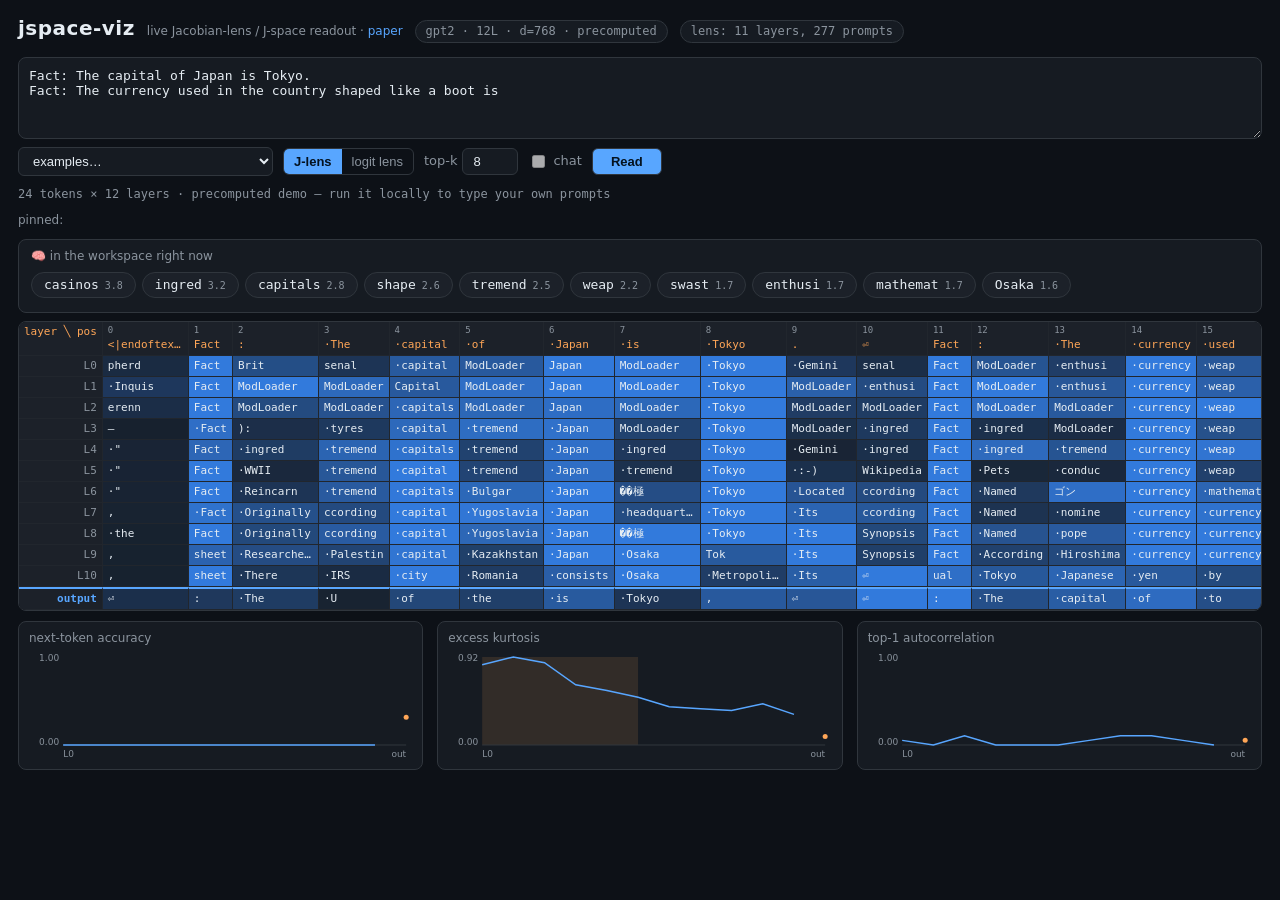
==== docs/index.html @ 22d705e3 "Static serverless demo: precomputed grids + auto-detecting static mode read_grid(track_all=True) exp" ====
<!doctype html>
<html lang="en">
<head>
<meta charset="utf-8">
<meta name="viewport" content="width=device-width, initial-scale=1">
<title>jspace-viz — live J-space visualizer</title>
<link rel="stylesheet" href="static/app.css">
</head>
<body>
<header>
  <h1>jspace-viz</h1>
  <span class="sub">live Jacobian-lens / J-space readout &middot; <a href="https://transformer-circuits.pub/2026/workspace/index.html" target="_blank" rel="noopener">paper</a></span>
  <span id="model-chip" class="chip">loading&hellip;</span>
  <span id="lens-chip" class="chip"></span>
</header>

<section id="controls">
  <textarea id="prompt" rows="4" spellcheck="false" placeholder="Type a prompt, then Read."></textarea>
  <div class="row">
    <select id="examples"><option value="">examples&hellip;</option></select>
    <div class="toggle" id="mode-toggle">
      <button data-mode="jlens" class="active" title="transport with J_l before unembedding">J-lens</button>
      <button data-mode="logit" title="unembed the raw residual (J = I baseline)">logit lens</button>
    </div>
    <label>top-k <input id="topk" type="number" min="1" max="20" value="8"></label>
    <label title="wrap the prompt in the model's chat template"><input id="chat" type="checkbox"> chat</label>
    <button id="read" class="primary">Read</button>
    <span id="status"></span>
  </div>
  <div class="row" id="pinned-row" hidden>
    <span class="hint">pinned:</span>
    <span id="pinned-chips"></span>
    <button id="view-top1" hidden>back to top-1 view</button>
  </div>
</section>

<section id="workspace-panel" hidden>
  <h3 title="Concepts active in the middle layers that are neither words from your prompt nor the model's literal next word — the J-space content. Click one to trace where it lives.">🧠 in the workspace right now</h3>
  <div id="workspace-chips"></div>
</section>

<section id="grid-wrap"><div id="grid"></div></section>

<section id="metrics">
  <div class="metric"><h3 title="fraction of positions where the lens top-1 equals the actual next token">next-token accuracy</h3><svg id="m-acc"></svg></div>
  <div class="metric"><h3 title="mean excess kurtosis of lens logits — the paper's workspace-layer signature">excess kurtosis</h3><svg id="m-kurt"></svg></div>
  <div class="metric"><h3 title="fraction of adjacent positions sharing the same lens top-1 token">top-1 autocorrelation</h3><svg id="m-auto"></svg></div>
</section>

<div id="tooltip" hidden></div>
<script src="static/app.js"></script>
</body>
</html>
---- docs/static/app.css ----
:root {
  --bg: #0d1117; --panel: #161b22; --border: #30363d;
  --fg: #e6edf3; --dim: #8b949e; --accent: #58a6ff; --hot: #ffa657;
  --mono: ui-monospace, "SF Mono", Menlo, monospace;
}
* { box-sizing: border-box; }
body { margin: 0; background: var(--bg); color: var(--fg); font: 14px/1.45 -apple-system, system-ui, sans-serif; }
a { color: var(--accent); text-decoration: none; }

header { display: flex; align-items: baseline; gap: 12px; padding: 14px 18px 6px; flex-wrap: wrap; }
header h1 { margin: 0; font-size: 20px; letter-spacing: .5px; }
.sub { color: var(--dim); font-size: 12px; }
.chip { background: var(--panel); border: 1px solid var(--border); border-radius: 20px; padding: 2px 10px; font-size: 12px; color: var(--dim); font-family: var(--mono); }

#controls { padding: 8px 18px; display: flex; flex-direction: column; gap: 8px; }
#prompt { width: 100%; background: var(--panel); color: var(--fg); border: 1px solid var(--border); border-radius: 8px; padding: 10px; font-family: var(--mono); font-size: 13px; resize: vertical; }
#prompt:focus { outline: 1px solid var(--accent); }
.row { display: flex; align-items: center; gap: 10px; flex-wrap: wrap; }
select, input[type=number], button { background: var(--panel); color: var(--fg); border: 1px solid var(--border); border-radius: 6px; padding: 5px 10px; font-size: 13px; }
input[type=number] { width: 56px; }
label { color: var(--dim); font-size: 13px; display: flex; align-items: center; gap: 5px; }
button { cursor: pointer; }
button:hover { border-color: var(--accent); }
button.primary { background: var(--accent); color: #04121f; font-weight: 600; padding: 5px 18px; }
.toggle { display: inline-flex; border: 1px solid var(--border); border-radius: 6px; overflow: hidden; }
.toggle button { border: 0; border-radius: 0; background: transparent; color: var(--dim); }
.toggle button.active { background: var(--accent); color: #04121f; font-weight: 600; }
#status { color: var(--dim); font-size: 12px; font-family: var(--mono); }
#status.err { color: #f85149; }
.hint { color: var(--dim); font-size: 12px; }
.pin-chip { display: inline-flex; align-items: center; gap: 5px; background: var(--panel); border: 1px solid var(--border); border-radius: 20px; padding: 1px 8px; margin-right: 6px; font-family: var(--mono); font-size: 12px; cursor: pointer; }
.pin-chip.sel { border-color: var(--hot); color: var(--hot); }
.pin-chip .x { color: var(--dim); }
.pin-chip .x:hover { color: #f85149; }

#workspace-panel { margin: 2px 18px 8px; background: var(--panel); border: 1px solid var(--border); border-radius: 8px; padding: 8px 12px; }
#workspace-panel h3 { margin: 0 0 6px; font-size: 12px; color: var(--dim); font-weight: 500; }
.ws-chip { display: inline-flex; align-items: baseline; gap: 6px; background: #1c2129; border: 1px solid var(--border); border-radius: 20px; padding: 3px 12px; margin: 0 6px 6px 0; font-family: var(--mono); font-size: 13px; cursor: pointer; }
.ws-chip:hover { border-color: var(--hot); }
.ws-chip .score { color: var(--dim); font-size: 10px; }

#grid-wrap { overflow: auto; margin: 6px 18px; border: 1px solid var(--border); border-radius: 8px; max-height: 58vh; background: var(--panel); }
#grid { display: grid; font-family: var(--mono); font-size: 11px; width: max-content; }
.cell, .hcell, .lcell {
  padding: 2px 5px; border-right: 1px solid #21262d; border-bottom: 1px solid #21262d;
  white-space: pre; overflow: hidden; text-overflow: ellipsis; max-width: 86px; min-width: 44px;
}
.hcell { position: sticky; top: 0; background: #1c2129; color: var(--hot); z-index: 2; max-height: 90px; }
.hcell .idx { color: var(--dim); font-size: 9px; display: block; }
.lcell { position: sticky; left: 0; background: #1c2129; color: var(--dim); z-index: 1; text-align: right; }
.corner { position: sticky; top: 0; left: 0; z-index: 3; background: #1c2129; }
.cell { cursor: pointer; color: var(--fg); }
.cell:hover { outline: 1px solid var(--accent); }
.outrow { border-top: 2px solid var(--accent); }
.lcell.outrow { color: var(--accent); font-weight: 700; }

#metrics { display: flex; gap: 14px; padding: 4px 18px 18px; flex-wrap: wrap; }
.metric { flex: 1 1 260px; background: var(--panel); border: 1px solid var(--border); border-radius: 8px; padding: 8px 10px; }
.metric h3 { margin: 0 0 4px; font-size: 12px; color: var(--dim); font-weight: 500; }
.metric svg { width: 100%; height: 110px; display: block; }

#tooltip {
  position: fixed; z-index: 10; background: #1c2129; border: 1px solid var(--border);
  border-radius: 8px; padding: 8px 10px; font-family: var(--mono); font-size: 12px;
  pointer-events: none; max-width: 340px; box-shadow: 0 8px 24px rgba(0,0,0,.5);
}
#tooltip table { border-collapse: collapse; }
#tooltip td { padding: 0 8px 0 0; }
#tooltip .p { color: var(--accent); text-align: right; }
#tooltip .meta { color: var(--dim); margin-top: 4px; }
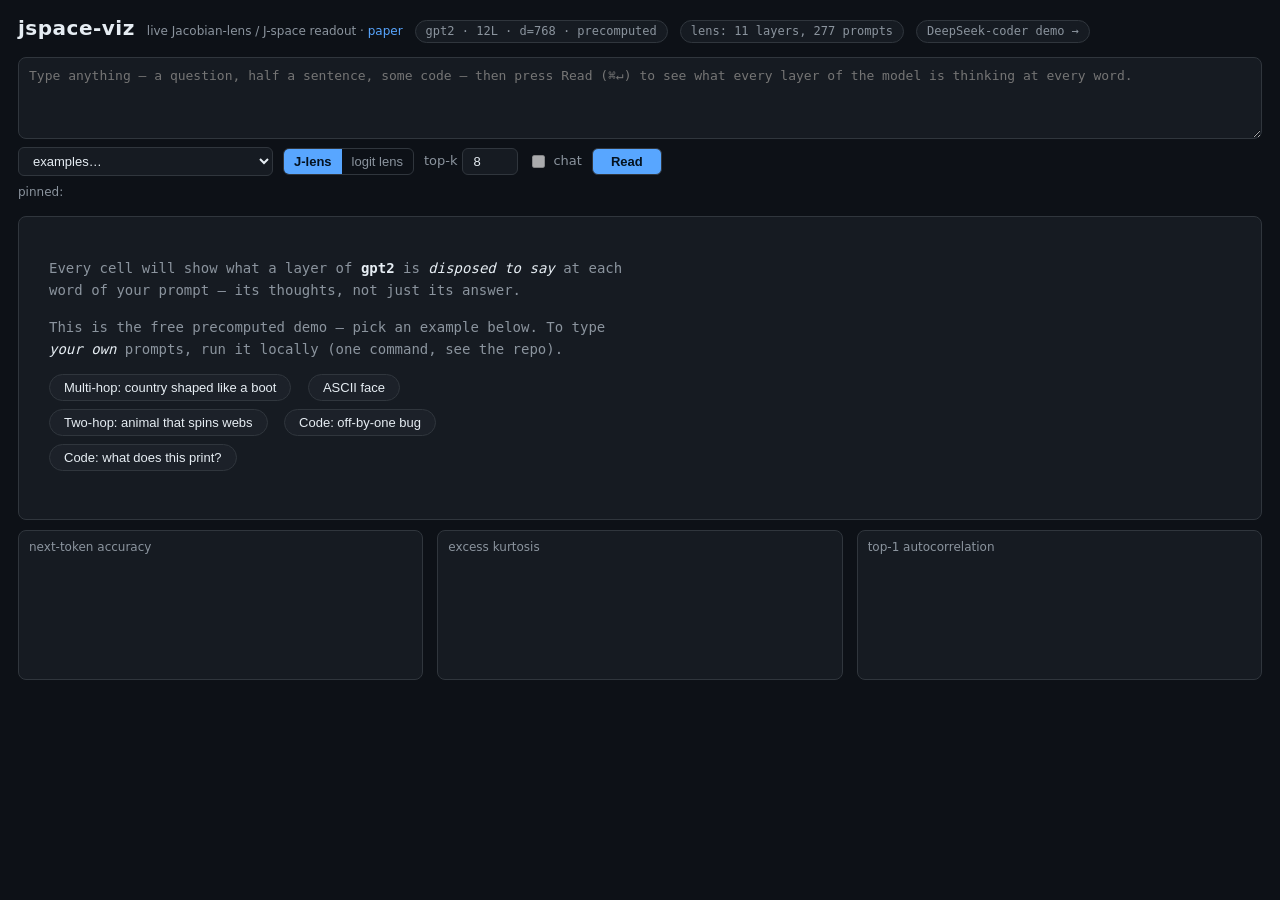
==== commit aa1f600b: "UX: start blank with welcome hint + one-click example chips No more auto-loaded example; static demo" ====
--- a/docs/index.html
+++ b/docs/index.html
@@ -15,7 +15,7 @@
 </header>
 
 <section id="controls">
-  <textarea id="prompt" rows="4" spellcheck="false" placeholder="Type a prompt, then Read."></textarea>
+  <textarea id="prompt" rows="4" spellcheck="false" placeholder="Type anything — a question, half a sentence, some code — then press Read (⌘↵) to see what every layer of the model is thinking at every word."></textarea>
   <div class="row">
     <select id="examples"><option value="">examples&hellip;</option></select>
     <div class="toggle" id="mode-toggle">
--- a/docs/static/app.css
+++ b/docs/static/app.css
@@ -39,6 +39,11 @@
 .ws-chip:hover { border-color: var(--hot); }
 .ws-chip .score { color: var(--dim); font-size: 10px; }
 
+.welcome { padding: 26px 30px; max-width: 640px; color: var(--dim); font-size: 14px; line-height: 1.6; }
+.welcome b, .welcome i, .welcome em { color: var(--fg); }
+.ex-chip { background: #1c2129; border: 1px solid var(--border); border-radius: 20px; padding: 5px 14px; margin: 0 8px 8px 0; font-size: 13px; color: var(--fg); cursor: pointer; }
+.ex-chip:hover { border-color: var(--accent); color: var(--accent); }
+
 #grid-wrap { overflow: auto; margin: 6px 18px; border: 1px solid var(--border); border-radius: 8px; max-height: 58vh; background: var(--panel); }
 #grid { display: grid; font-family: var(--mono); font-size: 11px; width: max-content; }
 .cell, .hcell, .lcell {
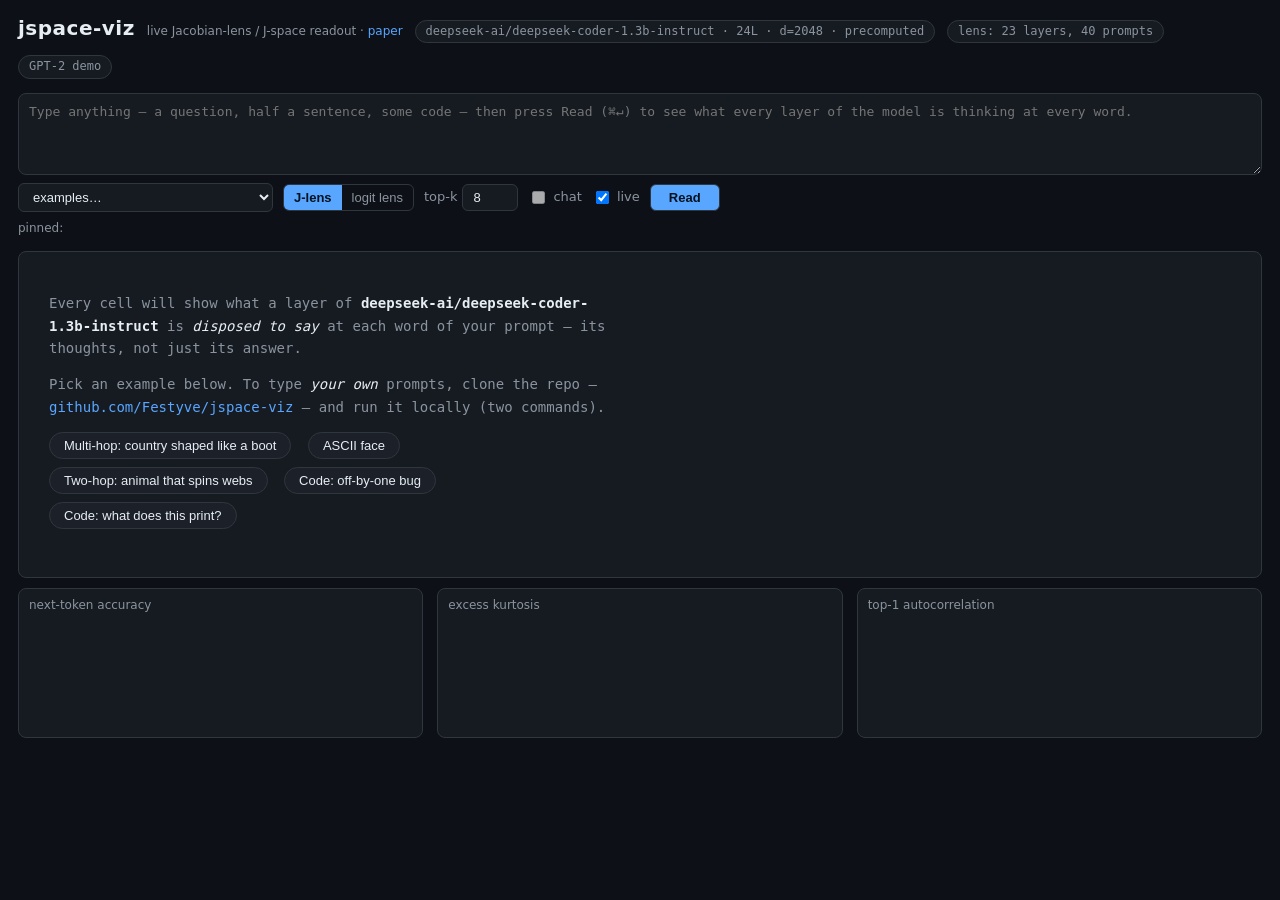
==== commit 7fa512e6: "Live mode: re-read as you type, workspace chips pop in animated Debounced auto-reads skip the contin" ====
--- a/docs/index.html
+++ b/docs/index.html
@@ -24,6 +24,7 @@
     </div>
     <label>top-k <input id="topk" type="number" min="1" max="20" value="8"></label>
     <label title="wrap the prompt in the model's chat template"><input id="chat" type="checkbox"> chat</label>
+    <label id="live-label" title="re-read automatically while you type — watch the thoughts change"><input id="live" type="checkbox" checked> live</label>
     <button id="read" class="primary">Read</button>
     <span id="status"></span>
   </div>
--- a/docs/static/app.css
+++ b/docs/static/app.css
@@ -38,6 +38,11 @@
 .ws-chip { display: inline-flex; align-items: baseline; gap: 6px; background: #1c2129; border: 1px solid var(--border); border-radius: 20px; padding: 3px 12px; margin: 0 6px 6px 0; font-family: var(--mono); font-size: 13px; cursor: pointer; }
 .ws-chip:hover { border-color: var(--hot); }
 .ws-chip .score { color: var(--dim); font-size: 10px; }
+.ws-chip.pop { animation: chip-in .35s cubic-bezier(.2, 1.4, .4, 1); }
+@keyframes chip-in {
+  from { transform: scale(.55); opacity: 0; }
+  to { transform: scale(1); opacity: 1; }
+}
 
 .welcome { padding: 26px 30px; max-width: 640px; color: var(--dim); font-size: 14px; line-height: 1.6; }
 .welcome b, .welcome i, .welcome em { color: var(--fg); }
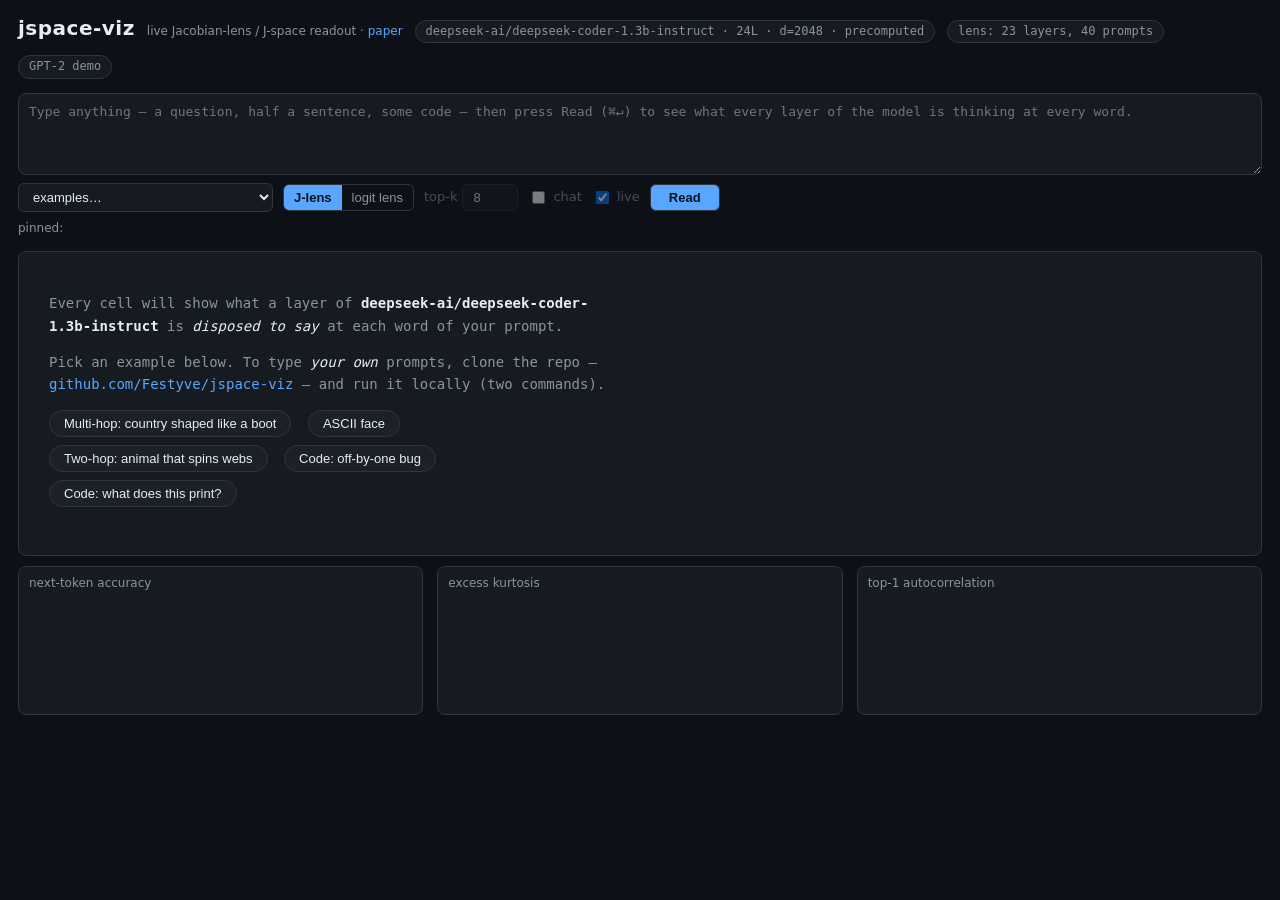
==== commit 33c2db3c: "Add Google Analytics to the published demo site only (not the cloned source) export_static.py gains " ====
--- a/docs/index.html
+++ b/docs/index.html
@@ -5,6 +5,8 @@
 <meta name="viewport" content="width=device-width, initial-scale=1">
 <title>jspace-viz — live J-space visualizer</title>
 <link rel="stylesheet" href="static/app.css">
+<script async src="https://www.googletagmanager.com/gtag/js?id=G-QEJQQW3J2N"></script>
+<script>window.dataLayer=window.dataLayer||[];function gtag(){dataLayer.push(arguments);}gtag('js',new Date());gtag('config','G-QEJQQW3J2N');</script>
 </head>
 <body>
 <header>
--- a/docs/static/app.css
+++ b/docs/static/app.css
@@ -19,6 +19,7 @@
 select, input[type=number], button { background: var(--panel); color: var(--fg); border: 1px solid var(--border); border-radius: 6px; padding: 5px 10px; font-size: 13px; }
 input[type=number] { width: 56px; }
 label { color: var(--dim); font-size: 13px; display: flex; align-items: center; gap: 5px; }
+label.demo-locked { opacity: .45; cursor: help; }
 button { cursor: pointer; }
 button:hover { border-color: var(--accent); }
 button.primary { background: var(--accent); color: #04121f; font-weight: 600; padding: 5px 18px; }
@@ -43,6 +44,11 @@
   from { transform: scale(.55); opacity: 0; }
   to { transform: scale(1); opacity: 1; }
 }
+.flash { animation: border-flash .7s ease-out; }
+@keyframes border-flash {
+  from { border-color: var(--accent); box-shadow: 0 0 14px rgba(88, 166, 255, .35); }
+  to { border-color: var(--border); box-shadow: none; }
+}
 
 .welcome { padding: 26px 30px; max-width: 640px; color: var(--dim); font-size: 14px; line-height: 1.6; }
 .welcome b, .welcome i, .welcome em { color: var(--fg); }
@@ -63,6 +69,9 @@
 .cell:hover { outline: 1px solid var(--accent); }
 .outrow { border-top: 2px solid var(--accent); }
 .lcell.outrow { color: var(--accent); font-weight: 700; }
+.hcell.gen { color: #7ee787; }
+.hcell.gen .idx { color: #7ee787; opacity: .75; }
+.genb { border-left: 2px solid #7ee787; }
 
 #metrics { display: flex; gap: 14px; padding: 4px 18px 18px; flex-wrap: wrap; }
 .metric { flex: 1 1 260px; background: var(--panel); border: 1px solid var(--border); border-radius: 8px; padding: 8px 10px; }
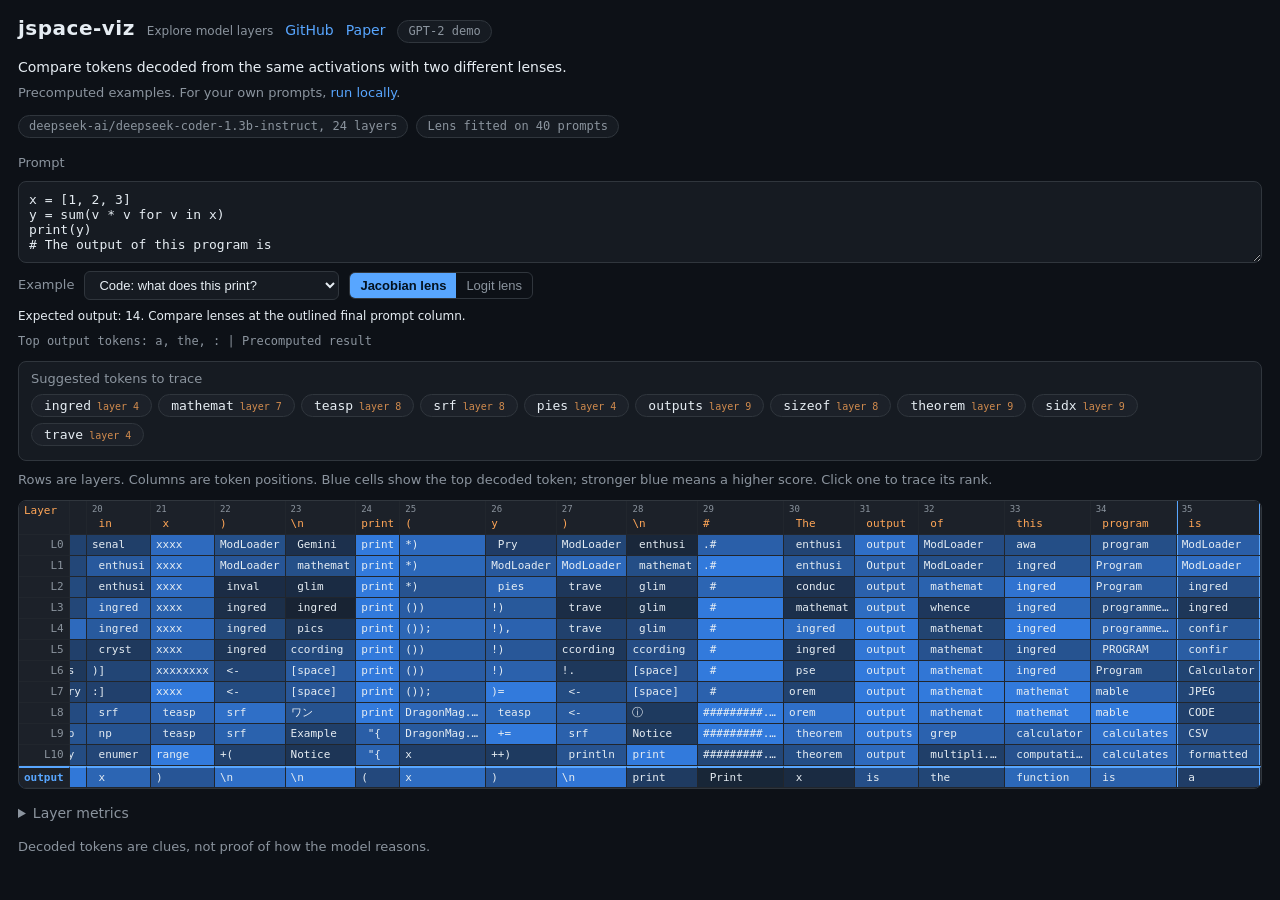
==== commit 4d37801a: "Simplify README and guide visitors through the demo" ====
--- a/docs/index.html
+++ b/docs/index.html
@@ -3,7 +3,8 @@
 <head>
 <meta charset="utf-8">
 <meta name="viewport" content="width=device-width, initial-scale=1">
-<title>jspace-viz — live J-space visualizer</title>
+<meta name="description" content="Explore decoded language-model activations across layers. Compare a Jacobian lens with a logit lens.">
+<title>jspace-viz | Explore model layers</title>
 <link rel="stylesheet" href="static/app.css">
 <script async src="https://www.googletagmanager.com/gtag/js?id=G-QEJQQW3J2N"></script>
 <script>window.dataLayer=window.dataLayer||[];function gtag(){dataLayer.push(arguments);}gtag('js',new Date());gtag('config','G-QEJQQW3J2N');</script>
@@ -11,45 +12,57 @@
 <body>
 <header>
   <h1>jspace-viz</h1>
-  <span class="sub">live Jacobian-lens / J-space readout &middot; <a href="https://transformer-circuits.pub/2026/workspace/index.html" target="_blank" rel="noopener">paper</a></span>
-  <span id="model-chip" class="chip">loading&hellip;</span>
-  <span id="lens-chip" class="chip"></span>
+  <span class="sub">Explore model layers</span>
+  <a href="https://github.com/Festyve/jspace-viz">GitHub</a>
+  <a href="https://transformer-circuits.pub/2026/workspace/index.html" target="_blank" rel="noopener">Paper</a>
 </header>
-
-<section id="controls">
-  <textarea id="prompt" rows="4" spellcheck="false" placeholder="Type anything — a question, half a sentence, some code — then press Read (⌘↵) to see what every layer of the model is thinking at every word."></textarea>
+<main>
+<section class="intro" aria-label="How to use this">
+  <p>Compare tokens decoded from the same activations with two different lenses.</p>
+  <p id="mode-note">Run a prompt to inspect each layer.</p>
+  <div class="model-details"><span id="model-chip" class="chip">Loading model details...</span><span id="lens-chip" class="chip"></span></div>
+</section>
+<section id="controls" aria-label="Model controls">
+  <label for="prompt">Prompt</label>
+  <textarea id="prompt" rows="4" spellcheck="false" placeholder="Enter a prompt, then select Read."></textarea>
   <div class="row">
-    <select id="examples"><option value="">examples&hellip;</option></select>
-    <div class="toggle" id="mode-toggle">
-      <button data-mode="jlens" class="active" title="transport with J_l before unembedding">J-lens</button>
-      <button data-mode="logit" title="unembed the raw residual (J = I baseline)">logit lens</button>
+    <label for="examples">Example</label>
+    <select id="examples"><option value="">Choose an example</option></select>
+    <div class="toggle" id="mode-toggle" role="group" aria-label="Lens">
+      <button data-mode="jlens" class="active" aria-pressed="true" title="Map activations to the final layer before decoding">Jacobian lens</button>
+      <button data-mode="logit" aria-pressed="false" title="Decode activations directly">Logit lens</button>
     </div>
-    <label>top-k <input id="topk" type="number" min="1" max="20" value="8"></label>
-    <label title="wrap the prompt in the model's chat template"><input id="chat" type="checkbox"> chat</label>
-    <label id="live-label" title="re-read automatically while you type — watch the thoughts change"><input id="live" type="checkbox" checked> live</label>
+    <label>Tokens per cell <input id="topk" type="number" min="1" max="20" value="8"></label>
+    <label title="Apply the model's chat template"><input id="chat" type="checkbox"> Chat template</label>
+    <label id="live-label"><input id="live" type="checkbox" checked> Update as I type</label>
     <button id="read" class="primary">Read</button>
-    <span id="status"></span>
+    <button id="jump-gen" hidden>Show model output</button>
   </div>
+  <p id="example-guide" class="hint" hidden></p>
+  <p id="status" role="status" aria-live="polite"></p>
   <div class="row" id="pinned-row" hidden>
-    <span class="hint">pinned:</span>
+    <span class="hint">Tracing:</span>
     <span id="pinned-chips"></span>
-    <button id="view-top1" hidden>back to top-1 view</button>
+    <button id="view-top1" hidden>Show tokens</button>
   </div>
 </section>
-
 <section id="workspace-panel" hidden>
-  <h3 title="Concepts active in the middle layers that are neither words from your prompt nor the model's literal next word — the J-space content. Click one to trace where it lives.">🧠 in the workspace right now</h3>
+  <h2 title="Heuristic ranking of decoded tokens across middle layers, filtered against the prompt and common words">Suggested tokens to trace</h2>
   <div id="workspace-chips"></div>
 </section>
-
-<section id="grid-wrap"><div id="grid"></div></section>
-
-<section id="metrics">
-  <div class="metric"><h3 title="fraction of positions where the lens top-1 equals the actual next token">next-token accuracy</h3><svg id="m-acc"></svg></div>
-  <div class="metric"><h3 title="mean excess kurtosis of lens logits — the paper's workspace-layer signature">excess kurtosis</h3><svg id="m-kurt"></svg></div>
-  <div class="metric"><h3 title="fraction of adjacent positions sharing the same lens top-1 token">top-1 autocorrelation</h3><svg id="m-auto"></svg></div>
-</section>
-
+<p class="grid-guide" id="grid-guide">Rows are layers. Columns are token positions. Blue cells show the top decoded token. Click one to trace its rank.</p>
+<section id="grid-wrap" aria-label="Layer and token grid" tabindex="0"><div id="grid"></div></section>
+<details id="metric-details">
+  <summary>Layer metrics</summary>
+  <p class="hint">One value per layer. Shading marks values above half the maximum kurtosis, not a verified workspace.</p>
+  <section id="metrics">
+    <div class="metric"><h3>Next-token match</h3><p>Fraction of positions matching the next token.</p><svg id="m-acc" role="img" aria-label="Next-token match by layer"></svg></div>
+    <div class="metric"><h3>Logit kurtosis</h3><p>Excess kurtosis of the decoded scores.</p><svg id="m-kurt" role="img" aria-label="Logit kurtosis by layer"></svg></div>
+    <div class="metric"><h3>Adjacent-token agreement</h3><p>Fraction of neighboring positions with the same top token.</p><svg id="m-auto" role="img" aria-label="Adjacent-token agreement by layer"></svg></div>
+  </section>
+</details>
+<p class="caveat">Decoded tokens are clues, not proof of how the model reasons.</p>
+</main>
 <div id="tooltip" hidden></div>
 <script src="static/app.js"></script>
 </body>
--- a/docs/static/app.css
+++ b/docs/static/app.css
@@ -23,6 +23,8 @@
 button { cursor: pointer; }
 button:hover { border-color: var(--accent); }
 button.primary { background: var(--accent); color: #04121f; font-weight: 600; padding: 5px 18px; }
+#jump-gen { color: #7ee787; border-color: #2ea04366; font-weight: 600; }
+#jump-gen:hover { border-color: #7ee787; }
 .toggle { display: inline-flex; border: 1px solid var(--border); border-radius: 6px; overflow: hidden; }
 .toggle button { border: 0; border-radius: 0; background: transparent; color: var(--dim); }
 .toggle button.active { background: var(--accent); color: #04121f; font-weight: 600; }
@@ -39,6 +41,7 @@
 .ws-chip { display: inline-flex; align-items: baseline; gap: 6px; background: #1c2129; border: 1px solid var(--border); border-radius: 20px; padding: 3px 12px; margin: 0 6px 6px 0; font-family: var(--mono); font-size: 13px; cursor: pointer; }
 .ws-chip:hover { border-color: var(--hot); }
 .ws-chip .score { color: var(--dim); font-size: 10px; }
+.ws-chip .peak { color: var(--hot); font-size: 10px; opacity: .8; }
 .ws-chip.pop { animation: chip-in .35s cubic-bezier(.2, 1.4, .4, 1); }
 @keyframes chip-in {
   from { transform: scale(.55); opacity: 0; }
@@ -87,3 +90,29 @@
 #tooltip td { padding: 0 8px 0 0; }
 #tooltip .p { color: var(--accent); text-align: right; }
 #tooltip .meta { color: var(--dim); margin-top: 4px; }
+
+[hidden] { display: none !important; }
+.intro { padding: 8px 18px; }
+.intro p { margin: 0 0 6px; }
+#mode-note, .caveat { color: var(--dim); font-size: 13px; }
+.model-details { display: flex; flex-wrap: wrap; gap: 8px; margin-top: 12px; }
+#status, #example-guide { margin: 0; }
+#example-guide { color: var(--fg); max-width: 760px; }
+.grid-guide, .caveat { margin: 10px 18px; }
+.grid-guide { color: var(--dim); font-size: 13px; }
+#workspace-panel h2 { margin: 0 0 6px; font-size: 13px; font-weight: 500; color: var(--dim); }
+#metric-details { margin: 14px 18px; }
+#metric-details summary { cursor: pointer; color: var(--dim); }
+#metrics { padding: 8px 0; }
+.metric p { margin: 0 0 6px; color: var(--dim); font-size: 12px; }
+.guide-col { box-shadow: inset 1px 0 var(--accent), inset -1px 0 var(--accent); }
+.cell:focus-visible, .ws-chip:focus-visible, .pin-chip:focus-visible { outline: 2px solid var(--accent); outline-offset: -2px; }
+.pin-chip .x { border: 0; background: none; padding: 0 3px; }
+@media(max-width:600px) {
+  header, #controls, .intro { padding-left: 12px; padding-right: 12px; }
+  #grid-wrap, #workspace-panel, #metric-details, .grid-guide, .caveat { margin-left: 12px; margin-right: 12px; }
+  .chip { overflow-wrap: anywhere; border-radius: 6px; }
+  #examples { max-width: 100%; }
+  #grid-wrap { max-height: 48vh; }
+}
+@media(prefers-reduced-motion:reduce) { .ws-chip.pop, .flash { animation: none; } }
